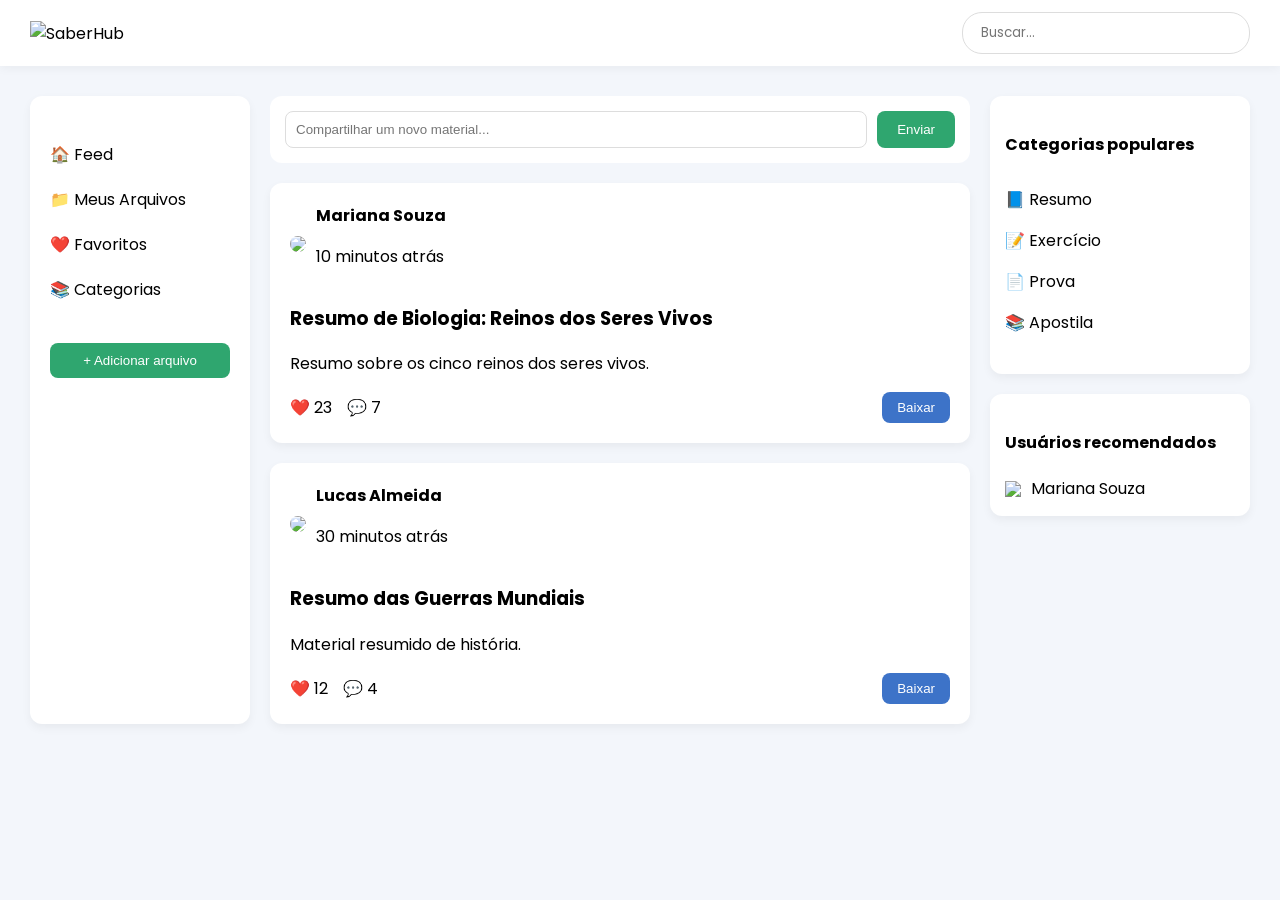
==== feed.html @ 5e111508 "Pagina Feed" ====
<!DOCTYPE html>
<html lang="pt-br">

<head>
<meta charset="UTF-8">
<title>SaberHub Feed</title>

<link rel="stylesheet" href="style.css">

<link href="https://fonts.googleapis.com/css2?family=Poppins:wght@300;400;600&display=swap" rel="stylesheet">

</head>

<body>

<header class="topbar">

<div class="logo-area">
<img src="logo.png" alt="SaberHub">
</div>

<div class="search">
<input type="text" placeholder="Buscar...">
</div>

</header>


<div class="layout">

<!-- SIDEBAR -->

<aside class="sidebar">

<ul>

<li>🏠 Feed</li>
<li>📁 Meus Arquivos</li>
<li>❤️ Favoritos</li>
<li>📚 Categorias</li>

</ul>

<button class="add-file">
+ Adicionar arquivo
</button>

</aside>



<!-- FEED -->

<main class="feed">

<div class="create-post">

<input placeholder="Compartilhar um novo material...">

<button>Enviar</button>

</div>


<div class="post">

<div class="post-header">

<img src="https://i.pravatar.cc/40">

<div>
<b>Mariana Souza</b>
<p>10 minutos atrás</p>
</div>

</div>

<h3>Resumo de Biologia: Reinos dos Seres Vivos</h3>

<p>Resumo sobre os cinco reinos dos seres vivos.</p>

<div class="post-actions">

<span onclick="curtir(this)">❤️ 23</span>
<span onclick="comentar()">💬 7</span>

<button class="download" onclick="baixar()">
Baixar
</button>

</div>

</div>



<div class="post">

<div class="post-header">

<img src="https://i.pravatar.cc/41">

<div>
<b>Lucas Almeida</b>
<p>30 minutos atrás</p>
</div>

</div>

<h3>Resumo das Guerras Mundiais</h3>

<p>Material resumido de história.</p>

<div class="post-actions">

<span onclick="curtir(this)">❤️ 12</span>
<span onclick="comentar()">💬 4</span>

<button class="download" onclick="baixar()">
Baixar
</button>

</div>

</div>

</main>



<!-- COLUNA DIREITA -->

<aside class="right">

<div class="card">

<h4>Categorias populares</h4>

<ul>

<li>📘 Resumo</li>
<li>📝 Exercício</li>
<li>📄 Prova</li>
<li>📚 Apostila</li>

</ul>

</div>


<div class="card">

<h4>Usuários recomendados</h4>

<div class="user">

<img src="https://i.pravatar.cc/30">
<span>Mariana Souza</span>

</div>

</div>

</aside>

</div>

<script src="script.js"></script>

</body>
</html>
---- style.css ----
body{
font-family:'Poppins',sans-serif;
margin:0;
background:#f3f6fb;
}


/* HEADER */

.topbar{

display:flex;
justify-content:space-between;
align-items:center;

background:white;

padding:12px 30px;

box-shadow:0 2px 10px rgba(0,0,0,0.05);

position:sticky;
top:0;
z-index:100;

}

.logo-area img{

height:45px;

}


/* BUSCA */

.search input{

padding:10px 18px;

border-radius:20px;

border:1px solid #ddd;

width:250px;

font-family:'Poppins',sans-serif;

}



/* LAYOUT */

.layout{

display:grid;
grid-template-columns:220px 1fr 260px;
gap:20px;

padding:30px;

}



/* SIDEBAR */

.sidebar{

background:white;
border-radius:12px;
padding:20px;

box-shadow:0 4px 10px rgba(0,0,0,0.05);

}

.sidebar ul{

list-style:none;
padding:0;

}

.sidebar li{

padding:10px 0;
cursor:pointer;

}

.add-file{

margin-top:15px;

background:#2fa66f;
color:white;

border:none;
padding:10px;
border-radius:8px;

width:100%;

}



/* FEED */

.feed{

display:flex;
flex-direction:column;
gap:20px;

}

.create-post{

background:white;

padding:15px;

border-radius:12px;

display:flex;
gap:10px;

}

.create-post input{

flex:1;

padding:10px;

border-radius:8px;
border:1px solid #ddd;

}

.create-post button{

background:#2fa66f;

color:white;

border:none;

padding:10px 20px;

border-radius:8px;

}



/* POST */

.post{

background:white;

padding:20px;

border-radius:12px;

box-shadow:0 4px 10px rgba(0,0,0,0.05);

}

.post-header{

display:flex;
align-items:center;
gap:10px;

margin-bottom:10px;

}

.post-header img{

border-radius:50%;

}

.post-actions{

margin-top:10px;

display:flex;
align-items:center;
gap:15px;

}

.download{

margin-left:auto;

background:#3d73c8;

color:white;

border:none;

padding:8px 15px;

border-radius:8px;

}



/* RIGHT */

.right{

display:flex;
flex-direction:column;
gap:20px;

}

.card{

background:white;

padding:15px;

border-radius:12px;

box-shadow:0 4px 10px rgba(0,0,0,0.05);

}

.card ul{

list-style:none;
padding:0;

}

.card li{

padding:8px 0;

}

.user{

display:flex;
align-items:center;
gap:10px;

}
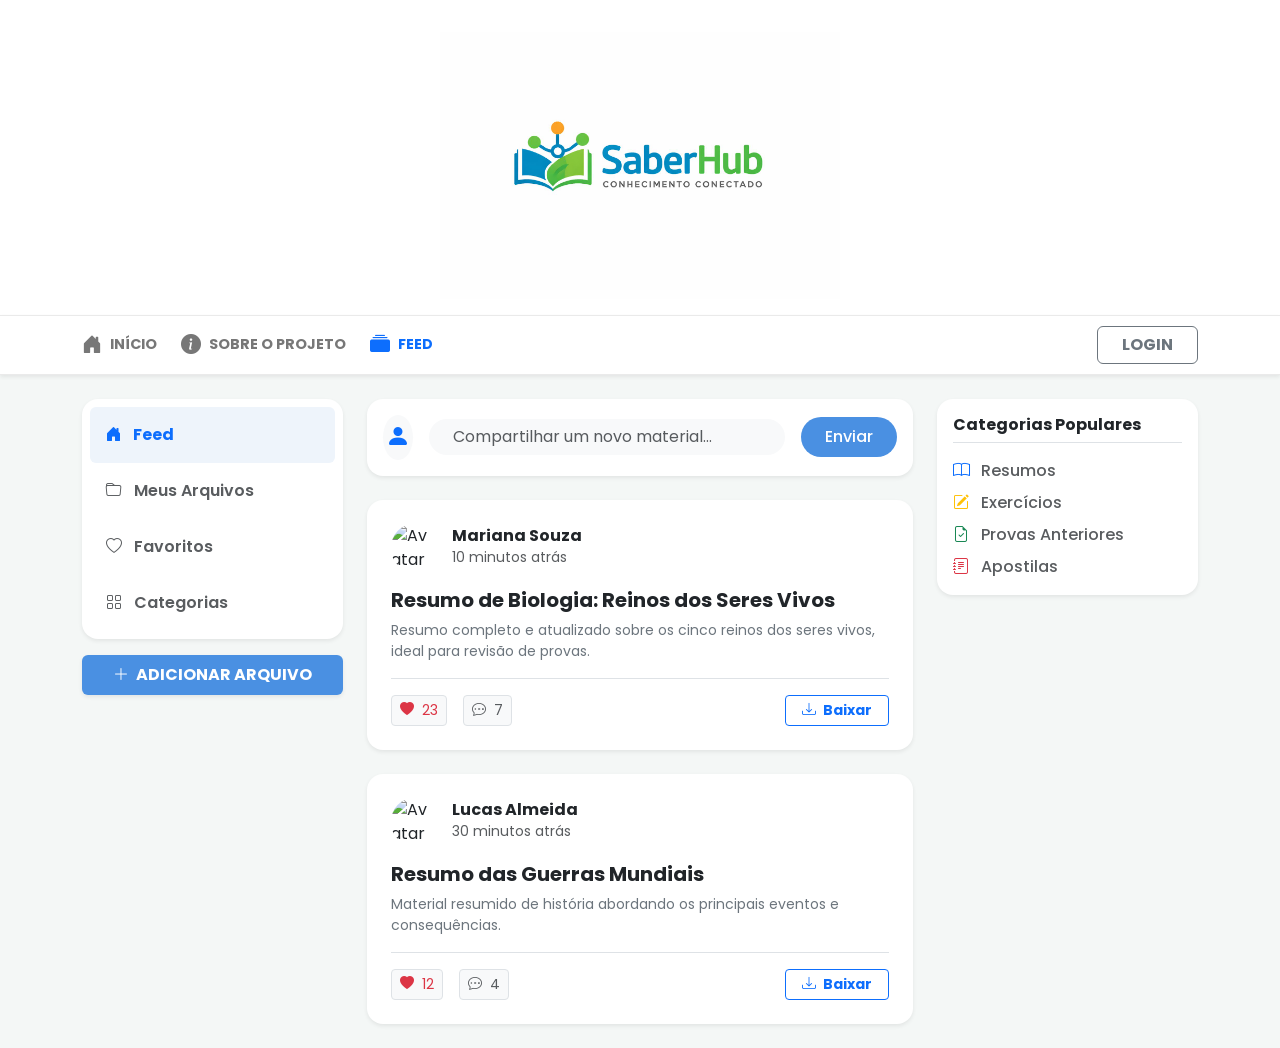
==== commit 5fe3fbfe: "reta final" ====
--- a/feed.html
+++ b/feed.html
@@ -1,171 +1,144 @@
 <!DOCTYPE html>
-<html lang="pt-br">
+<html lang="pt-BR">
+<head>
+    <meta charset="UTF-8">
+    <meta name="viewport" content="width=device-width, initial-scale=1.0">
+    <title>SaberHub - Feed de Materiais</title>
+    
+    <link href="https://fonts.googleapis.com/css2?family=Poppins:wght@300;400;500;600;700&display=swap" rel="stylesheet">
+    <link href="https://cdn.jsdelivr.net/npm/bootstrap@5.3.2/dist/css/bootstrap.min.css" rel="stylesheet">
+    <link rel="stylesheet" href="https://cdn.jsdelivr.net/npm/bootstrap-icons@1.11.1/font/bootstrap-icons.css">
 
-<head>
-<meta charset="UTF-8">
-<title>SaberHub Feed</title>
+    <link rel="stylesheet" href="style.css">
+</head>
+<body style="background-color: #f4f7f6;"> <header class="logo-container pb-3">
+        <a href="Index.html">
+            <img src="img/logomarca.jpeg" alt="Logo SaberHub" class="logo-img" style="max-width: 400px;" class="logofeed">
+        </a>
+    </header>
 
-<link rel="stylesheet" href="style.css">
+    <nav class="top-nav mb-4 shadow-sm">
+        <div class="container d-flex justify-content-between align-items-center flex-wrap gap-3">
+            <div class="d-flex gap-4 align-items-center flex-wrap">
+                <a href="Index.html" class="nav-link-custom fw-bold text-uppercase" style="font-size: 0.9rem;">
+                    <i class="bi bi-house-door-fill fs-5"></i> Início
+                </a>
+                <a href="StartProject.html" class="nav-link-custom fw-bold text-uppercase" style="font-size: 0.9rem;">
+                    <i class="bi bi-info-circle-fill fs-5"></i> Sobre o Projeto
+                </a>
+                <a href="feed.html" class="nav-link-custom fw-bold text-uppercase text-primary" style="font-size: 0.9rem;">
+                    <i class="bi bi-collection-fill fs-5"></i> Feed
+                </a>
+            </div>
+            <div class="d-flex gap-3 align-items-center flex-wrap">
+                <button class="btn btn-outline-secondary fw-bold px-4" data-bs-toggle="modal" data-bs-target="#loginModal">LOGIN</button>
+            </div>
+        </div>
+    </nav>
 
-<link href="https://fonts.googleapis.com/css2?family=Poppins:wght@300;400;600&display=swap" rel="stylesheet">
+    <main class="container">
+        <div class="row g-4">
+            
+            <aside class="col-lg-3 d-none d-lg-block">
+                <div class="card border-0 shadow-sm rounded-4">
+                    <div class="list-group list-group-flush p-2">
+                        <a href="feed.html" class="list-group-item list-group-item-action border-0 py-3 active rounded text-primary fw-bold" style="background-color: #eef4fb;">
+                            <i class="bi bi-house-door-fill me-2"></i> Feed
+                        </a>
+                        <a href="#" class="list-group-item list-group-item-action border-0 py-3 text-muted fw-semibold">
+                            <i class="bi bi-folder me-2"></i> Meus Arquivos
+                        </a>
+                        <a href="#" class="list-group-item list-group-item-action border-0 py-3 text-muted fw-semibold">
+                            <i class="bi bi-heart me-2"></i> Favoritos
+                        </a>
+                        <a href="#" class="list-group-item list-group-item-action border-0 py-3 text-muted fw-semibold">
+                            <i class="bi bi-grid me-2"></i> Categorias
+                        </a>
+                    </div>
+                </div>
+                <a href="upload.html" class="btn btn-postar w-100 mt-3 py-2 fw-bold text-uppercase shadow-sm">
+                    <i class="bi bi-plus-lg me-1"></i> Adicionar arquivo
+                </a>
+            </aside>
 
-</head>
+            <section class="col-lg-6 col-md-12">
+                <div class="card border-0 shadow-sm rounded-4 mb-4">
+                    <div class="card-body d-flex align-items-center gap-3 p-3">
+                        <div class="bg-light rounded-circle d-flex align-items-center justify-content-center text-primary" style="width: 45px; height: 45px;">
+                            <i class="bi bi-person-fill fs-4"></i>
+                        </div>
+                        <input type="text" class="form-control border-0 bg-light rounded-pill px-4" placeholder="Compartilhar um novo material...">
+                        <button class="btn btn-postar rounded-pill px-4">Enviar</button>
+                    </div>
+                </div>
 
-<body>
+                <article class="card border-0 shadow-sm rounded-4 mb-4">
+                    <div class="card-body p-4">
+                        <div class="d-flex align-items-center gap-3 mb-3">
+                            <img src="https://ui-avatars.com/api/?name=Mariana+Souza&background=random" class="rounded-circle" width="45" alt="Avatar">
+                            <div>
+                                <h6 class="mb-0 fw-bold">Mariana Souza</h6>
+                                <small class="text-muted">10 minutos atrás</small>
+                            </div>
+                        </div>
+                        <h5 class="fw-bold text-dark mb-2">Resumo de Biologia: Reinos dos Seres Vivos</h5>
+                        <p class="text-secondary small">Resumo completo e atualizado sobre os cinco reinos dos seres vivos, ideal para revisão de provas.</p>
+                        
+                        <div class="d-flex justify-content-between align-items-center pt-3 mt-3 border-top">
+                            <div class="d-flex gap-3">
+                                <button class="btn btn-sm btn-light border text-danger"><i class="bi bi-heart-fill me-1"></i> 23</button>
+                                <button class="btn btn-sm btn-light border text-muted"><i class="bi bi-chat-dots me-1"></i> 7</button>
+                            </div>
+                            <button class="btn btn-sm btn-outline-primary px-3 fw-bold"><i class="bi bi-download me-1"></i> Baixar</button>
+                        </div>
+                    </div>
+                </article>
 
-<header class="topbar">
+                <article class="card border-0 shadow-sm rounded-4 mb-4">
+                    <div class="card-body p-4">
+                        <div class="d-flex align-items-center gap-3 mb-3">
+                            <img src="https://ui-avatars.com/api/?name=Lucas+Almeida&background=random" class="rounded-circle" width="45" alt="Avatar">
+                            <div>
+                                <h6 class="mb-0 fw-bold">Lucas Almeida</h6>
+                                <small class="text-muted">30 minutos atrás</small>
+                            </div>
+                        </div>
+                        <h5 class="fw-bold text-dark mb-2">Resumo das Guerras Mundiais</h5>
+                        <p class="text-secondary small">Material resumido de história abordando os principais eventos e consequências.</p>
+                        
+                        <div class="d-flex justify-content-between align-items-center pt-3 mt-3 border-top">
+                            <div class="d-flex gap-3">
+                                <button class="btn btn-sm btn-light border text-danger"><i class="bi bi-heart-fill me-1"></i> 12</button>
+                                <button class="btn btn-sm btn-light border text-muted"><i class="bi bi-chat-dots me-1"></i> 4</button>
+                            </div>
+                            <button class="btn btn-sm btn-outline-primary px-3 fw-bold"><i class="bi bi-download me-1"></i> Baixar</button>
+                        </div>
+                    </div>
+                </article>
+            </section>
 
-<div class="logo-area">
-<img src="logo.png" alt="SaberHub">
-</div>
+            <aside class="col-lg-3 d-none d-lg-block">
+                <div class="card border-0 shadow-sm rounded-4 mb-4">
+                    <div class="card-body">
+                        <h6 class="fw-bold mb-3 border-bottom pb-2">Categorias Populares</h6>
+                        <ul class="list-unstyled mb-0">
+                            <li class="mb-2"><a href="#" class="text-decoration-none text-muted fw-medium"><i class="bi bi-book text-primary me-2"></i> Resumos</a></li>
+                            <li class="mb-2"><a href="#" class="text-decoration-none text-muted fw-medium"><i class="bi bi-pencil-square text-warning me-2"></i> Exercícios</a></li>
+                            <li class="mb-2"><a href="#" class="text-decoration-none text-muted fw-medium"><i class="bi bi-file-earmark-check text-success me-2"></i> Provas Anteriores</a></li>
+                            <li><a href="#" class="text-decoration-none text-muted fw-medium"><i class="bi bi-journal-text text-danger me-2"></i> Apostilas</a></li>
+                        </ul>
+                    </div>
+                </div>
+            </aside>
 
-<div class="search">
-<input type="text" placeholder="Buscar...">
-</div>
+        </div>
+    </main>
 
-</header>
+    <button id="btnVoltarTopo" title="Voltar ao topo">
+        <i class="bi bi-arrow-up"></i>
+    </button>
 
-
-<div class="layout">
-
-<!-- SIDEBAR -->
-
-<aside class="sidebar">
-
-<ul>
-
-<li>🏠 Feed</li>
-<li>📁 Meus Arquivos</li>
-<li>❤️ Favoritos</li>
-<li>📚 Categorias</li>
-
-</ul>
-
-<button class="add-file">
-+ Adicionar arquivo
-</button>
-
-</aside>
-
-
-
-<!-- FEED -->
-
-<main class="feed">
-
-<div class="create-post">
-
-<input placeholder="Compartilhar um novo material...">
-
-<button>Enviar</button>
-
-</div>
-
-
-<div class="post">
-
-<div class="post-header">
-
-<img src="https://i.pravatar.cc/40">
-
-<div>
-<b>Mariana Souza</b>
-<p>10 minutos atrás</p>
-</div>
-
-</div>
-
-<h3>Resumo de Biologia: Reinos dos Seres Vivos</h3>
-
-<p>Resumo sobre os cinco reinos dos seres vivos.</p>
-
-<div class="post-actions">
-
-<span onclick="curtir(this)">❤️ 23</span>
-<span onclick="comentar()">💬 7</span>
-
-<button class="download" onclick="baixar()">
-Baixar
-</button>
-
-</div>
-
-</div>
-
-
-
-<div class="post">
-
-<div class="post-header">
-
-<img src="https://i.pravatar.cc/41">
-
-<div>
-<b>Lucas Almeida</b>
-<p>30 minutos atrás</p>
-</div>
-
-</div>
-
-<h3>Resumo das Guerras Mundiais</h3>
-
-<p>Material resumido de história.</p>
-
-<div class="post-actions">
-
-<span onclick="curtir(this)">❤️ 12</span>
-<span onclick="comentar()">💬 4</span>
-
-<button class="download" onclick="baixar()">
-Baixar
-</button>
-
-</div>
-
-</div>
-
-</main>
-
-
-
-<!-- COLUNA DIREITA -->
-
-<aside class="right">
-
-<div class="card">
-
-<h4>Categorias populares</h4>
-
-<ul>
-
-<li>📘 Resumo</li>
-<li>📝 Exercício</li>
-<li>📄 Prova</li>
-<li>📚 Apostila</li>
-
-</ul>
-
-</div>
-
-
-<div class="card">
-
-<h4>Usuários recomendados</h4>
-
-<div class="user">
-
-<img src="https://i.pravatar.cc/30">
-<span>Mariana Souza</span>
-
-</div>
-
-</div>
-
-</aside>
-
-</div>
-
-<script src="script.js"></script>
-
+    <script src="https://cdn.jsdelivr.net/npm/bootstrap@5.3.2/dist/js/bootstrap.bundle.min.js"></script>
+    <script src="Script.js"></script>
 </body>
 </html>
--- a/style.css
+++ b/style.css
@@ -1,259 +1,162 @@
-body{
-font-family:'Poppins',sans-serif;
-margin:0;
-background:#f3f6fb;
+:root {
+    --sh-blue: #3498db;
+    --sh-green: #5cb85c;
+    --sh-orange: #fca830;
+    --sh-dark: #333333;
+    --sh-gray: #777777;
+    --sh-light-bg: #f8f9fa;
 }
 
-
-/* HEADER */
-
-.topbar{
-
-display:flex;
-justify-content:space-between;
-align-items:center;
-
-background:white;
-
-padding:12px 30px;
-
-box-shadow:0 2px 10px rgba(0,0,0,0.05);
-
-position:sticky;
-top:0;
-z-index:100;
-
+body {
+    font-family: 'Poppins', sans-serif;
+    color: var(--sh-dark);
+    position: relative;
+    background-color: #fdfdfd;
+    margin: 0;
 }
 
-.logo-area img{
-
-height:45px;
-
+/* =========================================================
+   HEADER & NAV (Globais - Usado em todas as páginas)
+   ========================================================= */
+.logo-container { text-align: center; padding: 2rem 0; background-color: #fff; }
+.logo-img {
+    max-width: 280px; 
+    height: auto;
+    transition: transform 0.3s ease;
+}
+.logo-img:hover {
+    transform: scale(1.02); 
+}
+.logofeed {
+max-width: 280px;
+height: auto
 }
 
+.top-nav { border-top: 1px solid #eaeaea; border-bottom: 1px solid #eaeaea; padding: 10px 0; background-color: #fff; }
+.nav-link-custom { color: var(--sh-gray); font-weight: 500; text-decoration: none; display: flex; align-items: center; gap: 8px; transition: color 0.3s;}
+.nav-link-custom:hover { color: var(--sh-blue); }
+.btn-postar { background-color: #4a90e2; color: white; font-weight: 500; border-radius: 6px; padding: 8px 20px; border: none; transition: background-color 0.3s; }
+.btn-postar:hover { background-color: #357abd; color: white; }
 
-/* BUSCA */
+/* =========================================================
+   PÁGINA: HOME / INDEX (Index.html)
+   ========================================================= */
+.hero-section { padding: 3rem 0; }
+.hero-title { font-weight: 700; font-size: 2.2rem; }
+.hero-subtitle { color: var(--sh-gray); font-size: 1rem; margin-bottom: 2rem; }
 
-.search input{
+.search-wrapper { max-width: 600px; margin: 0 auto; box-shadow: 0 4px 15px rgba(0,0,0,0.05); border-radius: 8px; overflow: hidden; border: 1px solid #eaeaea; }
+.search-wrapper input { border: none; padding: 15px 20px; box-shadow: none !important; }
+.search-wrapper .btn-search { background-color: var(--sh-green); color: white; border: none; padding: 0 25px; transition: background-color 0.3s; }
+.search-wrapper .btn-search:hover { background-color: #4cae4c; }
 
-padding:10px 18px;
+/* Carrossel de Categorias */
+.carousel-wrapper { position: relative; padding: 0 40px; }
+.carousel-track-container { overflow: hidden; width: 100%; }
+.carousel-track { display: flex; gap: 20px; transition: transform 0.4s ease-in-out; }
+.cat-card-wrapper { flex: 0 0 calc(25% - 15px); min-width: calc(25% - 15px); }
+@media (max-width: 768px) { .cat-card-wrapper { flex: 0 0 calc(50% - 10px); min-width: calc(50% - 10px); } }
+@media (max-width: 480px) { .cat-card-wrapper { flex: 0 0 100%; min-width: 100%; } }
 
-border-radius:20px;
+.cat-card { border: 1px solid #eaeaea; border-radius: 8px; overflow: hidden; text-align: center; height: 100%; background: #fff; transition: transform 0.2s, box-shadow 0.2s; }
+.cat-card:hover { transform: translateY(-5px); box-shadow: 0 8px 20px rgba(0,0,0,0.08); }
+.cat-img-box { height: 140px; width: 100%; overflow: hidden; }
+.cat-img-box img { width: 100%; height: 100%; object-fit: cover; object-position: center; }
 
-border:1px solid #ddd;
+.cat-medicina h5 { color: #2980b9; font-weight: 600; margin-top: 15px; }
+.cat-direito h5 { color: #2e7d32; font-weight: 600; margin-top: 15px; }
+.cat-psicologia h5 { color: #ef6c00; font-weight: 600; margin-top: 15px; }
+.cat-arquitetura h5 { color: #0277bd; font-weight: 600; margin-top: 15px; }
+.cat-sistemas h5 { color: #8e44ad; font-weight: 600; margin-top: 15px; }
+.cat-card p { font-size: 0.85rem; color: #666; padding: 0 10px 15px; }
 
-width:250px;
+.btn-carousel { position: absolute; top: 50%; transform: translateY(-50%); background: white; border: 1px solid #eaeaea; border-radius: 50%; width: 40px; height: 40px; display: flex; align-items: center; justify-content: center; box-shadow: 0 2px 5px rgba(0,0,0,0.1); color: #555; cursor: pointer; z-index: 10; transition: all 0.3s; }
+.btn-carousel:hover { background: #f8f9fa; color: #333; }
+.btn-prev { left: 0; }
+.btn-next { right: 0; }
 
-font-family:'Poppins',sans-serif;
+.carousel-dots { display: flex; justify-content: center; gap: 5px; margin: 20px 0; }
+.dot { width: 8px; height: 8px; border-radius: 50%; background-color: #ddd; cursor: pointer; transition: background-color 0.3s;}
+.dot.active { background-color: var(--sh-green); }
 
+/* Banner Secundário (Home) */
+.cta-banner { background: linear-gradient(135deg, #66bb6a, #43a047); border-radius: 12px; color: white; padding: 20px 30px; display: flex; align-items: center; justify-content: space-between; margin-top: 2rem; position: relative; overflow: hidden; }
+.cta-icon { background: rgba(255,255,255,0.2); width: 40px; height: 40px; border-radius: 50%; display: flex; align-items: center; justify-content: center; font-size: 1.2rem; margin-right: 15px; }
+
+/* Listagens de Aulas e Materiais */
+.section-header { display: flex; justify-content: space-between; align-items: center; margin-bottom: 1rem; border-bottom: 1px solid #eaeaea; padding-bottom: 10px; }
+.section-header h4 { font-weight: 600; font-size: 1.2rem; margin: 0; }
+.link-ver-todos { color: #4a90e2; text-decoration: none; font-size: 0.9rem; font-weight: 500; transition: color 0.3s; }
+.link-ver-todos:hover { color: #357abd; }
+
+.aula-card { border: 1px solid #eaeaea; border-radius: 8px; overflow: hidden; margin-bottom: 15px; }
+.aula-header { padding: 15px; display: flex; align-items: center; gap: 15px; color: white; }
+.aula-header h6 { margin: 0; font-size: 1rem; font-weight: 600; line-height: 1.2; }
+
+.bg-matematica { background-color: #5fa8d3; }
+.bg-direito { background-color: #7cb342; }
+.bg-psicologia { background-color: #f6a821; }
+
+.aula-body { padding: 15px; }
+.aula-body p { font-size: 0.85rem; color: #555; margin-bottom: 15px; min-height: 40px; }
+.aula-author { display: flex; align-items: center; gap: 10px; font-size: 0.85rem; color: #777;}
+.aula-author img { width: 24px; height: 24px; border-radius: 50%; }
+
+.material-item { display: flex; align-items: flex-start; gap: 15px; margin-bottom: 20px; }
+.folder-icon { background-color: #81c784; color: white; width: 40px; height: 40px; border-radius: 8px; display: flex; align-items: center; justify-content: center; font-size: 1.2rem; flex-shrink: 0; }
+.material-info h6 { margin: 0 0 3px; font-size: 0.95rem; font-weight: 500;}
+.material-info p { margin: 0; font-size: 0.8rem; color: #888; }
+
+/* =========================================================
+   PÁGINA: SOBRE O PROJETO (StartProject.html)
+   ========================================================= */
+
+.feature-card { border: 1px solid #eaeaea; border-radius: 8px; overflow: hidden; display: flex; flex-direction: column; box-shadow: 0 4px 8px rgba(0,0,0,0.02); }
+.card-header-custom { color: white; padding: 25px 15px; display: flex; flex-direction: column; align-items: center; justify-content: center; }
+.card-header-custom h5 { margin-top: 10px; margin-bottom: 0; font-weight: 600; font-size: 1.1rem; }
+.bg-sh-blue { background-color: #4a90e2; }
+.bg-sh-green { background-color: var(--sh-green); }
+.bg-sh-orange { background-color: var(--sh-orange); }
+
+.card-body-custom { background-color: white; padding: 20px 15px; flex-grow: 1; display: flex; align-items: center; justify-content: center; }
+.card-body-custom p { margin: 0; font-size: 0.9rem; color: #666; line-height: 1.5; text-align: center;}
+
+.unex-image-wrapper { border-radius: 12px; overflow: hidden; box-shadow: 0 10px 25px rgba(0,0,0,0.1); height: 100%; width: 100%; min-height: 350px; display: flex; }
+.unex-image-wrapper img { width: 100%; height: 100%; object-fit: cover; object-position: center; }
+
+.cta-banner-centered { background: linear-gradient(135deg, #6cbf6c, #43a047); border-radius: 12px; position: relative; }
+.cta-banner-centered i { background: rgba(255,255,255,0.2); border-radius: 50%; width: 80px; height: 80px; display: inline-flex; align-items: center; justify-content: center; }
+
+.sugestao-section .card-header { border-top-left-radius: 8px; border-top-right-radius: 8px; }
+.sugestao-section .form-control { border: 1px solid #ced4da; border-radius: 6px; padding: 10px 15px; }
+.sugestao-section .form-control:focus { border-color: var(--sh-blue); box-shadow: 0 0 0 0.25rem rgba(52, 152, 219, 0.25); }
+
+/* =========================================================
+   RODAPÉ (Footer)
+   ========================================================= */
+.sh-footer { background-color: #f8f9fa; border-top: 1px solid #eaeaea; color: var(--sh-dark); }
+.footer-title { font-weight: 600; margin-bottom: 1.2rem; color: var(--sh-dark); }
+.footer-links { padding: 0; list-style: none; }
+.footer-links li { margin-bottom: 0.6rem; }
+.footer-links a { color: #6c757d; text-decoration: none; font-size: 0.9rem; transition: color 0.3s ease, padding-left 0.3s ease; }
+.footer-links a:hover { color: #007bc0; padding-left: 5px; }
+.social-links a { display: inline-flex; align-items: center; justify-content: center; width: 36px; height: 36px; background-color: #e9ecef; color: #495057; border-radius: 50%; text-decoration: none; transition: all 0.3s; }
+.social-links a:hover { background-color: #007bc0; color: white; transform: translateY(-3px); }
+
+/* =========================================================
+   ELEMENTOS FLUTUANTES
+   ========================================================= */
+#btnVoltarTopo {
+    position: fixed; bottom: 30px; right: 30px; width: 50px; height: 50px;
+    border-radius: 50%; background-color: var(--sh-blue); color: white;
+    border: none; box-shadow: 0 4px 12px rgba(0,0,0,0.15); font-size: 1.5rem;
+    display: flex; align-items: center; justify-content: center;
+    cursor: pointer; opacity: 0; visibility: hidden;
+    transition: opacity 0.3s ease, visibility 0.3s ease, transform 0.3s ease;
+    z-index: 1000;
 }
-
-
-
-/* LAYOUT */
-
-.layout{
-
-display:grid;
-grid-template-columns:220px 1fr 260px;
-gap:20px;
-
-padding:30px;
-
-}
-
-
-
-/* SIDEBAR */
-
-.sidebar{
-
-background:white;
-border-radius:12px;
-padding:20px;
-
-box-shadow:0 4px 10px rgba(0,0,0,0.05);
-
-}
-
-.sidebar ul{
-
-list-style:none;
-padding:0;
-
-}
-
-.sidebar li{
-
-padding:10px 0;
-cursor:pointer;
-
-}
-
-.add-file{
-
-margin-top:15px;
-
-background:#2fa66f;
-color:white;
-
-border:none;
-padding:10px;
-border-radius:8px;
-
-width:100%;
-
-}
-
-
-
-/* FEED */
-
-.feed{
-
-display:flex;
-flex-direction:column;
-gap:20px;
-
-}
-
-.create-post{
-
-background:white;
-
-padding:15px;
-
-border-radius:12px;
-
-display:flex;
-gap:10px;
-
-}
-
-.create-post input{
-
-flex:1;
-
-padding:10px;
-
-border-radius:8px;
-border:1px solid #ddd;
-
-}
-
-.create-post button{
-
-background:#2fa66f;
-
-color:white;
-
-border:none;
-
-padding:10px 20px;
-
-border-radius:8px;
-
-}
-
-
-
-/* POST */
-
-.post{
-
-background:white;
-
-padding:20px;
-
-border-radius:12px;
-
-box-shadow:0 4px 10px rgba(0,0,0,0.05);
-
-}
-
-.post-header{
-
-display:flex;
-align-items:center;
-gap:10px;
-
-margin-bottom:10px;
-
-}
-
-.post-header img{
-
-border-radius:50%;
-
-}
-
-.post-actions{
-
-margin-top:10px;
-
-display:flex;
-align-items:center;
-gap:15px;
-
-}
-
-.download{
-
-margin-left:auto;
-
-background:#3d73c8;
-
-color:white;
-
-border:none;
-
-padding:8px 15px;
-
-border-radius:8px;
-
-}
-
-
-
-/* RIGHT */
-
-.right{
-
-display:flex;
-flex-direction:column;
-gap:20px;
-
-}
-
-.card{
-
-background:white;
-
-padding:15px;
-
-border-radius:12px;
-
-box-shadow:0 4px 10px rgba(0,0,0,0.05);
-
-}
-
-.card ul{
-
-list-style:none;
-padding:0;
-
-}
-
-.card li{
-
-padding:8px 0;
-
-}
-
-.user{
-
-display:flex;
-align-items:center;
-gap:10px;
-
+#btnVoltarTopo.mostrar { opacity: 1; visibility: visible; }
+#btnVoltarTopo:hover {
+    background-color: #2980b9;
+    transform: translateY(-5px);
 }
